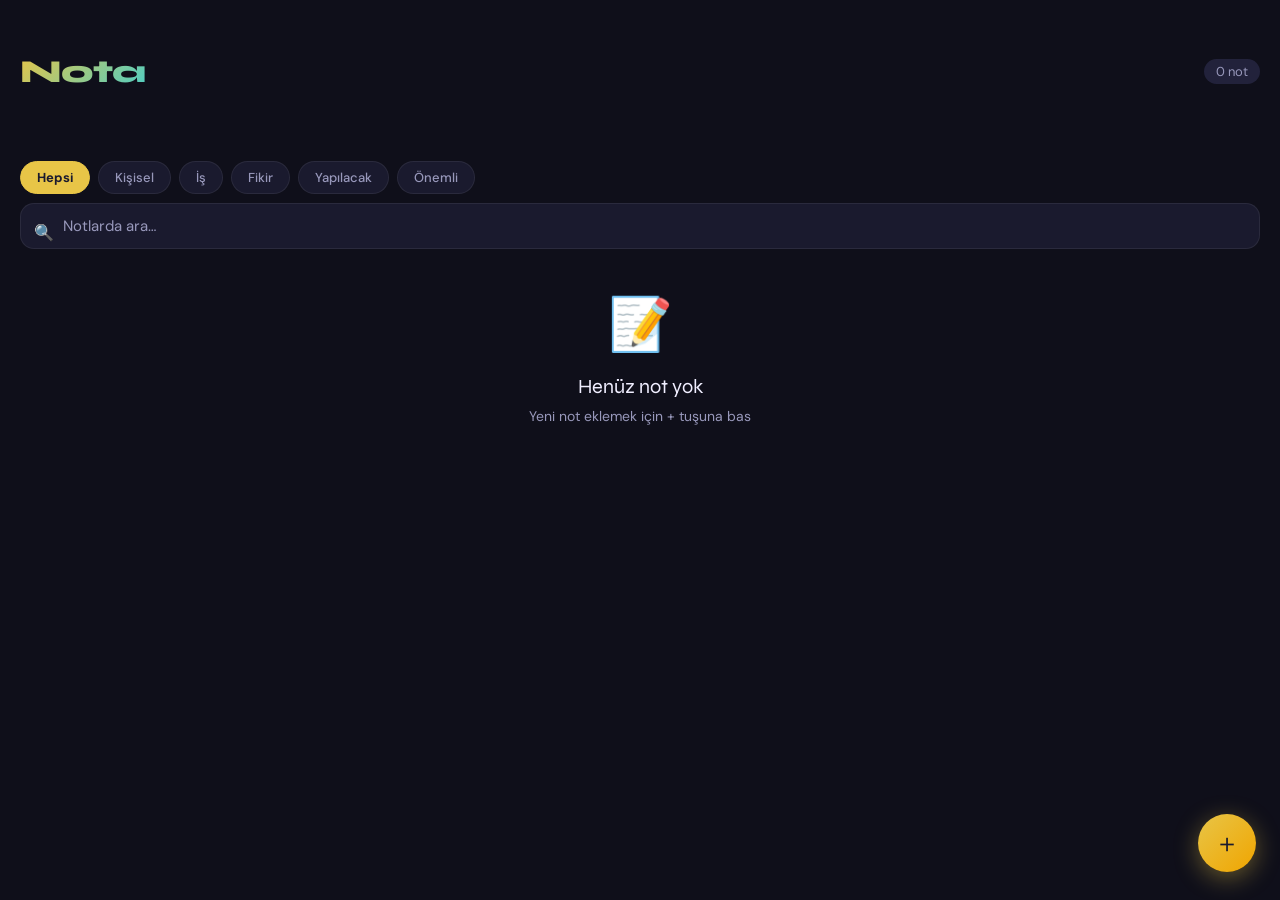
==== index.html @ ef6b5efb "Rename nota.html to index.html" ====
<!DOCTYPE html>
<html lang="tr">
<head>
  <meta charset="UTF-8" />
  <meta name="viewport" content="width=device-width, initial-scale=1.0, viewport-fit=cover" />
  <meta name="theme-color" content="#1a1a2e" />
  <meta name="apple-mobile-web-app-capable" content="yes" />
  <meta name="apple-mobile-web-app-status-bar-style" content="black-translucent" />
  <meta name="apple-mobile-web-app-title" content="Nota" />
  <meta name="description" content="Şık ve hızlı not tutma uygulaması" />
  <link rel="manifest" href="manifest.json" />
  <link rel="apple-touch-icon" href="icons/icon-192.png" />
  <title>Nota</title>
  <link href="https://fonts.googleapis.com/css2?family=Syne:wght@400;600;700;800&family=DM+Sans:ital,wght@0,300;0,400;0,500;1,300&display=swap" rel="stylesheet">
  <style>
    :root {
      --bg: #0f0f1a;
      --surface: #1a1a2e;
      --surface2: #22223b;
      --accent: #e8c547;
      --accent2: #ff6b6b;
      --accent3: #4ecdc4;
      --text: #f0eeff;
      --text2: #9898bb;
      --border: rgba(255,255,255,0.07);
      --shadow: 0 8px 32px rgba(0,0,0,0.4);
      --radius: 18px;
    }

    * { margin: 0; padding: 0; box-sizing: border-box; -webkit-tap-highlight-color: transparent; }

    body {
      font-family: 'DM Sans', sans-serif;
      background: var(--bg);
      color: var(--text);
      min-height: 100dvh;
      overflow-x: hidden;
      padding-bottom: env(safe-area-inset-bottom);
    }

    /* ── HEADER ── */
    .header {
      position: sticky; top: 0; z-index: 100;
      background: linear-gradient(180deg, var(--bg) 70%, transparent);
      padding: 52px 20px 12px;
      display: flex; align-items: center; justify-content: space-between;
    }
    .header-title {
      font-family: 'Syne', sans-serif;
      font-size: 32px; font-weight: 800;
      letter-spacing: -1px;
      background: linear-gradient(135deg, var(--accent), var(--accent3));
      -webkit-background-clip: text; -webkit-text-fill-color: transparent;
    }
    .header-count {
      font-size: 13px; color: var(--text2);
      background: var(--surface2);
      padding: 4px 12px; border-radius: 20px;
    }

    /* ── SEARCH ── */
    .search-wrap {
      padding: 0 20px 12px;
      position: sticky; top: 100px; z-index: 99;
    }
    .search-box {
      width: 100%;
      background: var(--surface);
      border: 1px solid var(--border);
      border-radius: 14px;
      padding: 12px 16px 12px 42px;
      color: var(--text);
      font-family: 'DM Sans', sans-serif;
      font-size: 15px;
      outline: none;
      transition: border-color .2s;
    }
    .search-box::placeholder { color: var(--text2); }
    .search-box:focus { border-color: var(--accent); }
    .search-icon {
      position: absolute; left: 34px; top: 50%; transform: translateY(-50%);
      color: var(--text2); pointer-events: none; font-size: 16px;
    }

    /* ── CATEGORY CHIPS ── */
    .cats-wrap {
      padding: 0 20px 16px;
      display: flex; gap: 8px; overflow-x: auto;
      scrollbar-width: none;
    }
    .cats-wrap::-webkit-scrollbar { display: none; }
    .cat-chip {
      flex-shrink: 0;
      padding: 7px 16px;
      border-radius: 20px;
      font-size: 13px; font-weight: 500;
      background: var(--surface);
      border: 1px solid var(--border);
      color: var(--text2);
      cursor: pointer;
      transition: all .2s;
      white-space: nowrap;
    }
    .cat-chip.active {
      background: var(--accent);
      color: #1a1a2e;
      border-color: var(--accent);
      font-weight: 700;
    }

    /* ── NOTE GRID ── */
    .notes-grid {
      padding: 0 20px 120px;
      columns: 2;
      column-gap: 12px;
    }
    @media (max-width: 360px) { .notes-grid { columns: 1; } }

    .note-card {
      break-inside: avoid;
      margin-bottom: 12px;
      background: var(--surface);
      border: 1px solid var(--border);
      border-radius: var(--radius);
      padding: 16px;
      cursor: pointer;
      transition: transform .15s, box-shadow .15s;
      position: relative;
      animation: cardIn .25s ease both;
    }
    .note-card:active { transform: scale(0.97); }
    @keyframes cardIn {
      from { opacity: 0; transform: translateY(12px); }
      to   { opacity: 1; transform: translateY(0); }
    }
    .note-card.pinned::before {
      content: '📌';
      position: absolute; top: 10px; right: 12px;
      font-size: 12px;
    }
    .note-color-bar {
      height: 3px; border-radius: 3px;
      margin-bottom: 10px;
    }
    .note-title {
      font-family: 'Syne', sans-serif;
      font-size: 15px; font-weight: 700;
      margin-bottom: 6px;
      line-height: 1.3;
      word-break: break-word;
    }
    .note-preview {
      font-size: 13px; color: var(--text2);
      line-height: 1.5;
      display: -webkit-box;
      -webkit-line-clamp: 4;
      -webkit-box-orient: vertical;
      overflow: hidden;
      word-break: break-word;
    }
    .note-meta {
      margin-top: 10px;
      display: flex; align-items: center; justify-content: space-between;
    }
    .note-date { font-size: 11px; color: var(--text2); }
    .note-tag {
      font-size: 10px; font-weight: 600;
      padding: 2px 8px; border-radius: 10px;
      background: rgba(255,255,255,0.07);
      color: var(--text2);
    }

    /* ── EMPTY STATE ── */
    .empty {
      text-align: center;
      padding: 80px 20px;
      color: var(--text2);
    }
    .empty-icon { font-size: 52px; margin-bottom: 16px; }
    .empty-title { font-family: 'Syne', sans-serif; font-size: 20px; color: var(--text); margin-bottom: 8px; }

    /* ── FAB ── */
    .fab {
      position: fixed; bottom: calc(28px + env(safe-area-inset-bottom)); right: 24px;
      width: 58px; height: 58px;
      border-radius: 50%;
      background: linear-gradient(135deg, var(--accent), #f0a500);
      border: none;
      font-size: 26px; color: #1a1a2e;
      box-shadow: 0 6px 24px rgba(232,197,71,0.4);
      cursor: pointer;
      display: flex; align-items: center; justify-content: center;
      transition: transform .15s, box-shadow .15s;
      z-index: 200;
    }
    .fab:active { transform: scale(0.92); box-shadow: 0 3px 12px rgba(232,197,71,0.3); }

    /* ── MODAL OVERLAY ── */
    .overlay {
      position: fixed; inset: 0; z-index: 300;
      background: rgba(0,0,0,0.6);
      backdrop-filter: blur(8px);
      display: flex; align-items: flex-end;
      opacity: 0; pointer-events: none;
      transition: opacity .25s;
    }
    .overlay.open { opacity: 1; pointer-events: all; }

    /* ── EDITOR SHEET ── */
    .editor-sheet {
      width: 100%;
      max-height: 94dvh;
      background: var(--surface);
      border-radius: 24px 24px 0 0;
      display: flex; flex-direction: column;
      transform: translateY(100%);
      transition: transform .3s cubic-bezier(.32,1.2,.56,1);
      overflow: hidden;
    }
    .overlay.open .editor-sheet { transform: translateY(0); }

    .sheet-handle {
      width: 40px; height: 4px;
      background: var(--border);
      border-radius: 4px;
      margin: 12px auto 0;
      flex-shrink: 0;
    }
    .sheet-toolbar {
      display: flex; align-items: center; justify-content: space-between;
      padding: 12px 16px 8px;
      flex-shrink: 0;
    }
    .sheet-actions { display: flex; gap: 8px; }

    .btn-icon {
      width: 38px; height: 38px;
      border-radius: 12px;
      background: var(--surface2);
      border: none; cursor: pointer;
      color: var(--text2);
      font-size: 17px;
      display: flex; align-items: center; justify-content: center;
      transition: all .15s;
    }
    .btn-icon:active { opacity: 0.7; }
    .btn-icon.danger:active { background: var(--accent2); color: white; }
    .btn-icon.pin-active { background: var(--accent); color: #1a1a2e; }

    .btn-save {
      background: var(--accent);
      color: #1a1a2e;
      border: none;
      border-radius: 12px;
      padding: 0 18px;
      height: 38px;
      font-family: 'Syne', sans-serif;
      font-size: 14px; font-weight: 700;
      cursor: pointer;
      transition: opacity .15s;
    }
    .btn-save:active { opacity: 0.8; }

    /* Color picker */
    .color-picker {
      display: flex; gap: 8px; padding: 0 16px 10px;
      flex-shrink: 0; overflow-x: auto; scrollbar-width: none;
    }
    .color-picker::-webkit-scrollbar { display: none; }
    .color-dot {
      width: 26px; height: 26px; border-radius: 50%;
      border: 2px solid transparent;
      cursor: pointer; flex-shrink: 0;
      transition: transform .15s, border-color .15s;
    }
    .color-dot.selected { border-color: white; transform: scale(1.2); }

    /* Category select */
    .tag-select-wrap {
      padding: 0 16px 10px;
      flex-shrink: 0;
      display: flex; gap: 6px; overflow-x: auto; scrollbar-width: none;
    }
    .tag-select-wrap::-webkit-scrollbar { display: none; }
    .tag-btn {
      flex-shrink: 0;
      padding: 5px 13px;
      border-radius: 16px;
      font-size: 12px; font-weight: 500;
      background: var(--surface2);
      border: 1px solid var(--border);
      color: var(--text2);
      cursor: pointer;
      transition: all .15s;
    }
    .tag-btn.active {
      background: var(--accent3);
      color: #0f0f1a;
      border-color: var(--accent3);
      font-weight: 700;
    }

    .editor-title {
      font-family: 'Syne', sans-serif;
      font-size: 20px; font-weight: 700;
      background: transparent; border: none;
      color: var(--text);
      padding: 6px 16px;
      width: 100%; outline: none;
      flex-shrink: 0;
    }
    .editor-title::placeholder { color: var(--text2); }

    .editor-body {
      font-family: 'DM Sans', sans-serif;
      font-size: 15px; line-height: 1.65;
      background: transparent; border: none;
      color: var(--text);
      padding: 6px 16px 24px;
      width: 100%; outline: none;
      resize: none;
      flex: 1;
      min-height: 160px;
    }
    .editor-body::placeholder { color: var(--text2); }

    /* ── TOAST ── */
    .toast {
      position: fixed; bottom: calc(96px + env(safe-area-inset-bottom));
      left: 50%; transform: translateX(-50%) translateY(20px);
      background: var(--surface2);
      border: 1px solid var(--border);
      padding: 10px 20px;
      border-radius: 20px;
      font-size: 14px; color: var(--text);
      z-index: 500;
      opacity: 0;
      transition: opacity .2s, transform .2s;
      white-space: nowrap;
    }
    .toast.show { opacity: 1; transform: translateX(-50%) translateY(0); }

    /* scrollable editor content */
    .editor-scroll {
      overflow-y: auto;
      flex: 1;
      display: flex; flex-direction: column;
    }
  </style>
</head>
<body>

<!-- HEADER -->
<div class="header">
  <div class="header-title">Nota</div>
  <div class="header-count" id="noteCount">0 not</div>
</div>

<!-- SEARCH -->
<div class="search-wrap" style="position:relative;">
  <span class="search-icon">🔍</span>
  <input class="search-box" id="searchInput" type="search" placeholder="Notlarda ara…" oninput="renderNotes()" />
</div>

<!-- CATEGORY CHIPS -->
<div class="cats-wrap" id="catsWrap"></div>

<!-- NOTES GRID -->
<div class="notes-grid" id="notesGrid"></div>

<!-- FAB -->
<button class="fab" onclick="openEditor()">＋</button>

<!-- EDITOR OVERLAY -->
<div class="overlay" id="overlay" onclick="overlayClick(event)">
  <div class="editor-sheet" id="editorSheet">
    <div class="sheet-handle"></div>
    <div class="sheet-toolbar">
      <div class="sheet-actions">
        <button class="btn-icon" id="pinBtn" onclick="togglePin()" title="Sabitle">📌</button>
        <button class="btn-icon danger" id="deleteBtn" onclick="deleteNote()" title="Sil">🗑️</button>
      </div>
      <button class="btn-save" onclick="saveNote()">Kaydet</button>
    </div>
    <!-- Color picker -->
    <div class="color-picker" id="colorPicker"></div>
    <!-- Tag selector -->
    <div class="tag-select-wrap" id="tagSelector"></div>
    <!-- Scrollable content -->
    <div class="editor-scroll">
      <input class="editor-title" id="editorTitle" type="text" placeholder="Başlık…" maxlength="80" />
      <textarea class="editor-body" id="editorBody" placeholder="Notunu buraya yaz…" rows="8"></textarea>
    </div>
  </div>
</div>

<!-- TOAST -->
<div class="toast" id="toast"></div>

<script>
// ── DATA ──────────────────────────────────────────────
const COLORS = ['#e8c547','#ff6b6b','#4ecdc4','#a29bfe','#fd79a8','#55efc4','#fdcb6e','#74b9ff','#b8e994','#dfe6e9'];
const TAGS = ['Hepsi','Kişisel','İş','Fikir','Yapılacak','Önemli'];
const STORAGE_KEY = 'nota_notes_v2';

let notes = [];
let activeTag = 'Hepsi';
let editingId = null;
let editorColor = COLORS[0];
let editorTag = '';
let editorPinned = false;

function load() {
  try { notes = JSON.parse(localStorage.getItem(STORAGE_KEY)) || []; }
  catch { notes = []; }
}
function save() {
  localStorage.setItem(STORAGE_KEY, JSON.stringify(notes));
}

// ── RENDER ────────────────────────────────────────────
function renderCats() {
  const wrap = document.getElementById('catsWrap');
  wrap.innerHTML = TAGS.map(t =>
    `<div class="cat-chip${t===activeTag?' active':''}" onclick="setTag('${t}')">${t}</div>`
  ).join('');
}

function setTag(t) {
  activeTag = t;
  renderCats();
  renderNotes();
}

function renderNotes() {
  const query = document.getElementById('searchInput').value.toLowerCase();
  let filtered = notes;
  if (activeTag !== 'Hepsi') filtered = filtered.filter(n => n.tag === activeTag);
  if (query) filtered = filtered.filter(n =>
    (n.title||'').toLowerCase().includes(query) ||
    (n.body||'').toLowerCase().includes(query)
  );
  // pinned first
  filtered = [...filtered.filter(n=>n.pinned), ...filtered.filter(n=>!n.pinned)];

  const grid = document.getElementById('notesGrid');
  const count = document.getElementById('noteCount');
  count.textContent = notes.length + ' not';

  if (!filtered.length) {
    grid.innerHTML = `<div class="empty" style="column-span:all">
      <div class="empty-icon">${query ? '🔍' : '📝'}</div>
      <div class="empty-title">${query ? 'Sonuç bulunamadı' : 'Henüz not yok'}</div>
      <div style="font-size:14px;margin-top:6px;color:var(--text2)">${query ? 'Farklı bir şey dene' : 'Yeni not eklemek için + tuşuna bas'}</div>
    </div>`;
    return;
  }

  grid.innerHTML = filtered.map(n => `
    <div class="note-card${n.pinned?' pinned':''}" onclick="openEditor('${n.id}')">
      <div class="note-color-bar" style="background:${n.color||COLORS[0]}"></div>
      ${n.title ? `<div class="note-title">${esc(n.title)}</div>` : ''}
      ${n.body  ? `<div class="note-preview">${esc(n.body)}</div>` : ''}
      <div class="note-meta">
        <span class="note-date">${fmtDate(n.updatedAt)}</span>
        ${n.tag ? `<span class="note-tag">${n.tag}</span>` : ''}
      </div>
    </div>
  `).join('');
}

function esc(s) {
  return String(s).replace(/&/g,'&amp;').replace(/</g,'&lt;').replace(/>/g,'&gt;');
}

function fmtDate(ts) {
  if (!ts) return '';
  const d = new Date(ts), now = new Date();
  if (d.toDateString()===now.toDateString()) {
    return d.toLocaleTimeString('tr-TR',{hour:'2-digit',minute:'2-digit'});
  }
  const diff = Math.floor((now-d)/86400000);
  if (diff===1) return 'dün';
  if (diff<7) return diff+' gün önce';
  return d.toLocaleDateString('tr-TR',{day:'numeric',month:'short'});
}

// ── EDITOR ────────────────────────────────────────────
function buildColorPicker() {
  document.getElementById('colorPicker').innerHTML = COLORS.map(c =>
    `<div class="color-dot${c===editorColor?' selected':''}" style="background:${c}" onclick="pickColor('${c}')"></div>`
  ).join('');
}
function pickColor(c) {
  editorColor = c;
  buildColorPicker();
}

function buildTagSelector() {
  document.getElementById('tagSelector').innerHTML = TAGS.slice(1).map(t =>
    `<div class="tag-btn${t===editorTag?' active':''}" onclick="pickTag('${t}')">${t}</div>`
  ).join('');
}
function pickTag(t) {
  editorTag = editorTag===t ? '' : t;
  buildTagSelector();
}

function openEditor(id) {
  editingId = id || null;
  const note = id ? notes.find(n=>n.id===id) : null;
  editorColor = note ? (note.color||COLORS[0]) : COLORS[Math.floor(Math.random()*COLORS.length)];
  editorTag = note ? (note.tag||'') : (activeTag!=='Hepsi' ? activeTag : '');
  editorPinned = note ? !!note.pinned : false;

  document.getElementById('editorTitle').value = note ? (note.title||'') : '';
  document.getElementById('editorBody').value  = note ? (note.body||'')  : '';
  document.getElementById('deleteBtn').style.display = id ? 'flex' : 'none';
  document.getElementById('pinBtn').className = 'btn-icon' + (editorPinned ? ' pin-active' : '');

  buildColorPicker();
  buildTagSelector();

  document.getElementById('overlay').classList.add('open');
  setTimeout(()=>{ document.getElementById(note?.title?'editorBody':'editorTitle').focus(); },350);
}

function closeEditor() {
  document.getElementById('overlay').classList.remove('open');
  editingId = null;
}

function overlayClick(e) {
  if (e.target === document.getElementById('overlay')) closeEditor();
}

function togglePin() {
  editorPinned = !editorPinned;
  document.getElementById('pinBtn').className = 'btn-icon' + (editorPinned ? ' pin-active' : '');
}

function saveNote() {
  const title = document.getElementById('editorTitle').value.trim();
  const body  = document.getElementById('editorBody').value.trim();
  if (!title && !body) { showToast('Not boş olamaz'); return; }

  const now = Date.now();
  if (editingId) {
    const idx = notes.findIndex(n=>n.id===editingId);
    if (idx>=0) {
      notes[idx] = { ...notes[idx], title, body, color: editorColor, tag: editorTag, pinned: editorPinned, updatedAt: now };
    }
  } else {
    notes.unshift({ id: 'n'+now, title, body, color: editorColor, tag: editorTag, pinned: editorPinned, createdAt: now, updatedAt: now });
  }
  save(); renderNotes(); closeEditor();
  showToast(editingId ? '✅ Not güncellendi' : '✅ Not kaydedildi');
}

function deleteNote() {
  if (!editingId) return;
  if (!confirm('Bu notu silmek istediğine emin misin?')) return;
  notes = notes.filter(n=>n.id!==editingId);
  save(); renderNotes(); closeEditor();
  showToast('🗑️ Not silindi');
}

// ── TOAST ─────────────────────────────────────────────
function showToast(msg) {
  const t = document.getElementById('toast');
  t.textContent = msg;
  t.classList.add('show');
  setTimeout(()=>t.classList.remove('show'), 2200);
}

// ── KEYBOARD: save on Ctrl+Enter ─────────────────────
document.addEventListener('keydown', e => {
  if ((e.ctrlKey||e.metaKey) && e.key==='Enter') saveNote();
  if (e.key==='Escape') closeEditor();
});

// ── SWIPE DOWN TO CLOSE ───────────────────────────────
let touchStartY = 0;
document.getElementById('editorSheet').addEventListener('touchstart', e=>{
  touchStartY = e.touches[0].clientY;
}, {passive:true});
document.getElementById('editorSheet').addEventListener('touchend', e=>{
  if (e.changedTouches[0].clientY - touchStartY > 80) closeEditor();
}, {passive:true});

// ── INIT ──────────────────────────────────────────────
load();
renderCats();
renderNotes();

// Service worker
if ('serviceWorker' in navigator) {
  navigator.serviceWorker.register('sw.js').catch(()=>{});
}
</script>
</body>
</html>
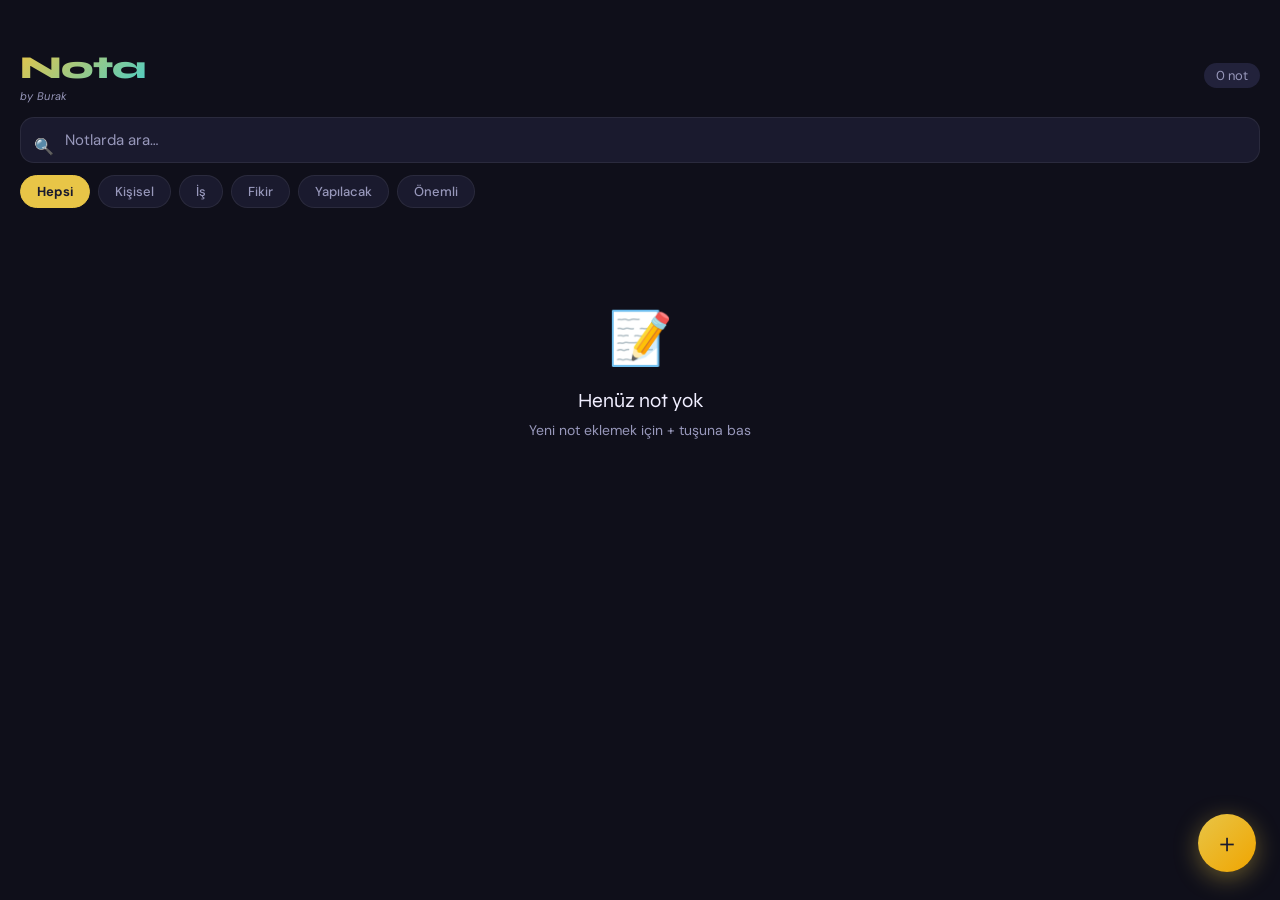
==== commit 4d70abcf: "Rename index.html.html to index.html" ====
--- a/index.html
+++ b/index.html
@@ -40,9 +40,8 @@
 
     /* ── HEADER ── */
     .header {
-      position: sticky; top: 0; z-index: 100;
-      background: linear-gradient(180deg, var(--bg) 70%, transparent);
-      padding: 52px 20px 12px;
+      background: var(--bg);
+      padding: 48px 20px 14px;
       display: flex; align-items: center; justify-content: space-between;
     }
     .header-title {
@@ -57,18 +56,26 @@
       background: var(--surface2);
       padding: 4px 12px; border-radius: 20px;
     }
+    .header-by {
+      font-family: 'DM Sans', sans-serif;
+      font-size: 11px;
+      font-style: italic;
+      color: var(--text2);
+      margin-top: 2px;
+      letter-spacing: 0.3px;
+    }
 
     /* ── SEARCH ── */
     .search-wrap {
       padding: 0 20px 12px;
-      position: sticky; top: 100px; z-index: 99;
+      position: relative;
     }
     .search-box {
       width: 100%;
       background: var(--surface);
       border: 1px solid var(--border);
       border-radius: 14px;
-      padding: 12px 16px 12px 42px;
+      padding: 12px 16px 12px 44px;
       color: var(--text);
       font-family: 'DM Sans', sans-serif;
       font-size: 15px;
@@ -79,7 +86,7 @@
     .search-box:focus { border-color: var(--accent); }
     .search-icon {
       position: absolute; left: 34px; top: 50%; transform: translateY(-50%);
-      color: var(--text2); pointer-events: none; font-size: 16px;
+      pointer-events: none; font-size: 16px;
     }
 
     /* ── CATEGORY CHIPS ── */
@@ -110,61 +117,60 @@
 
     /* ── NOTE GRID ── */
     .notes-grid {
-      padding: 0 20px 120px;
-      columns: 2;
-      column-gap: 12px;
-    }
-    @media (max-width: 360px) { .notes-grid { columns: 1; } }
+      padding: 0 16px 120px;
+      display: flex;
+      flex-direction: column;
+      gap: 10px;
+    }
 
     .note-card {
-      break-inside: avoid;
-      margin-bottom: 12px;
       background: var(--surface);
       border: 1px solid var(--border);
-      border-radius: var(--radius);
-      padding: 16px;
+      border-radius: 14px;
+      padding: 14px 14px 12px 16px;
       cursor: pointer;
-      transition: transform .15s, box-shadow .15s;
+      transition: transform .15s;
       position: relative;
       animation: cardIn .25s ease both;
-    }
-    .note-card:active { transform: scale(0.97); }
+      border-left: 4px solid var(--accent);
+    }
+    .note-card:active { transform: scale(0.98); }
     @keyframes cardIn {
-      from { opacity: 0; transform: translateY(12px); }
+      from { opacity: 0; transform: translateY(10px); }
       to   { opacity: 1; transform: translateY(0); }
     }
-    .note-card.pinned::before {
+    .note-card.pinned::after {
       content: '📌';
-      position: absolute; top: 10px; right: 12px;
-      font-size: 12px;
-    }
-    .note-color-bar {
-      height: 3px; border-radius: 3px;
-      margin-bottom: 10px;
-    }
+      position: absolute; top: 10px; right: 10px;
+      font-size: 13px; line-height: 1;
+    }
+    .note-color-bar { display: none; }
     .note-title {
       font-family: 'Syne', sans-serif;
-      font-size: 15px; font-weight: 700;
-      margin-bottom: 6px;
-      line-height: 1.3;
+      font-size: 16px; font-weight: 700;
+      line-height: 1.4;
+      margin: 0 20px 6px 0;
       word-break: break-word;
+      color: var(--text);
     }
     .note-preview {
       font-size: 13px; color: var(--text2);
-      line-height: 1.5;
+      line-height: 1.6;
       display: -webkit-box;
-      -webkit-line-clamp: 4;
+      -webkit-line-clamp: 3;
       -webkit-box-orient: vertical;
       overflow: hidden;
       word-break: break-word;
+      margin: 0;
     }
     .note-meta {
       margin-top: 10px;
       display: flex; align-items: center; justify-content: space-between;
+      flex-wrap: wrap; gap: 4px;
     }
     .note-date { font-size: 11px; color: var(--text2); }
     .note-tag {
-      font-size: 10px; font-weight: 600;
+      font-size: 11px; font-weight: 600;
       padding: 2px 8px; border-radius: 10px;
       background: rgba(255,255,255,0.07);
       color: var(--text2);
@@ -352,12 +358,15 @@
 
 <!-- HEADER -->
 <div class="header">
-  <div class="header-title">Nota</div>
+  <div>
+    <div class="header-title">Nota</div>
+    <div class="header-by">by Burak</div>
+  </div>
   <div class="header-count" id="noteCount">0 not</div>
 </div>
 
 <!-- SEARCH -->
-<div class="search-wrap" style="position:relative;">
+<div class="search-wrap">
   <span class="search-icon">🔍</span>
   <input class="search-box" id="searchInput" type="search" placeholder="Notlarda ara…" oninput="renderNotes()" />
 </div>
@@ -457,8 +466,7 @@
   }
 
   grid.innerHTML = filtered.map(n => `
-    <div class="note-card${n.pinned?' pinned':''}" onclick="openEditor('${n.id}')">
-      <div class="note-color-bar" style="background:${n.color||COLORS[0]}"></div>
+    <div class="note-card${n.pinned?' pinned':''}" style="border-left-color:${n.color||COLORS[0]}" onclick="openEditor('${n.id}')">
       ${n.title ? `<div class="note-title">${esc(n.title)}</div>` : ''}
       ${n.body  ? `<div class="note-preview">${esc(n.body)}</div>` : ''}
       <div class="note-meta">
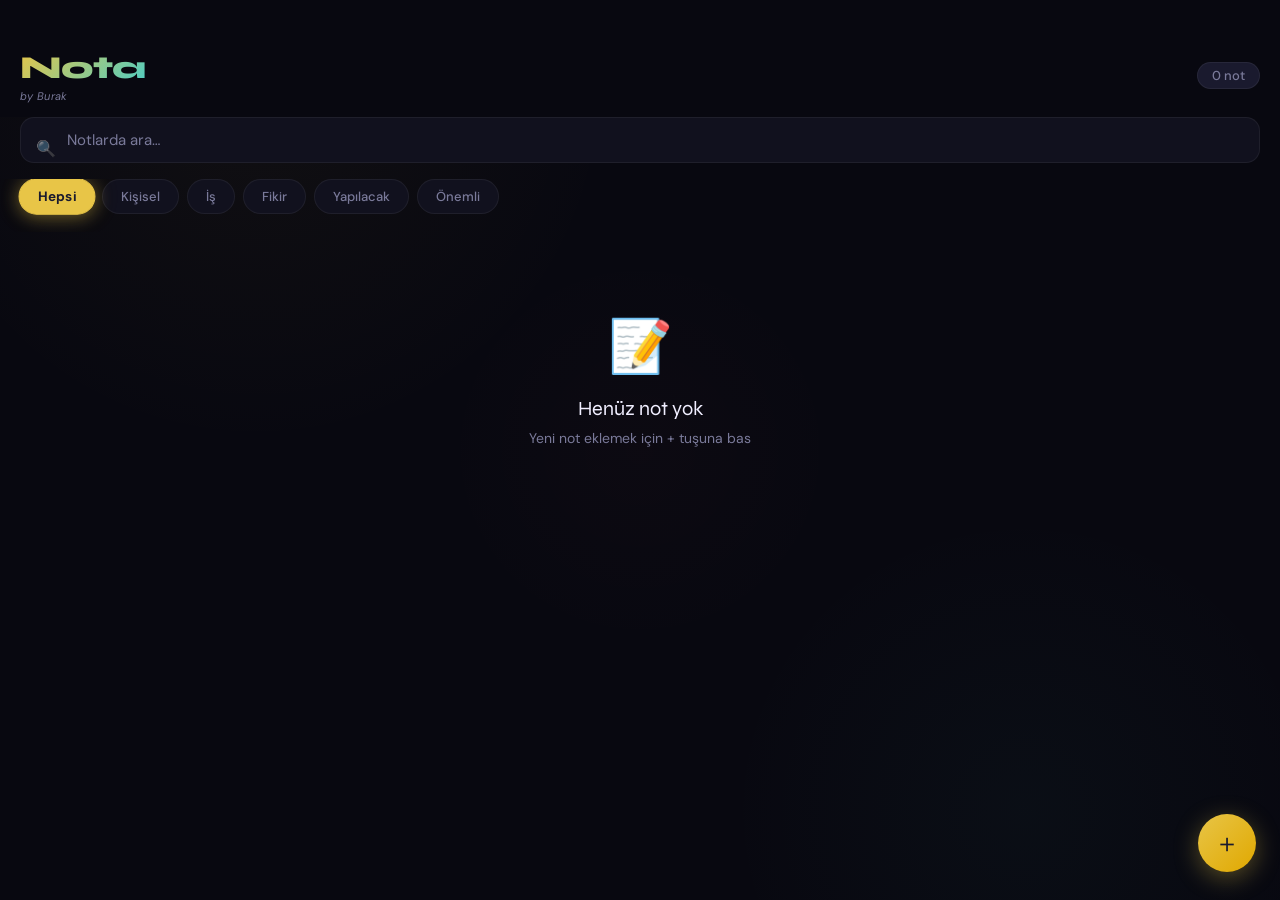
==== commit 0f3b68fb: "Redesign: dark theme, glassmorphism, responsive layout, bug fixes" ====
--- a/index.html
+++ b/index.html
@@ -11,348 +11,7 @@
   <link rel="manifest" href="manifest.json" />
   <link rel="apple-touch-icon" href="icons/icon-192.png" />
   <title>Nota</title>
-  <link href="https://fonts.googleapis.com/css2?family=Syne:wght@400;600;700;800&family=DM+Sans:ital,wght@0,300;0,400;0,500;1,300&display=swap" rel="stylesheet">
-  <style>
-    :root {
-      --bg: #0f0f1a;
-      --surface: #1a1a2e;
-      --surface2: #22223b;
-      --accent: #e8c547;
-      --accent2: #ff6b6b;
-      --accent3: #4ecdc4;
-      --text: #f0eeff;
-      --text2: #9898bb;
-      --border: rgba(255,255,255,0.07);
-      --shadow: 0 8px 32px rgba(0,0,0,0.4);
-      --radius: 18px;
-    }
-
-    * { margin: 0; padding: 0; box-sizing: border-box; -webkit-tap-highlight-color: transparent; }
-
-    body {
-      font-family: 'DM Sans', sans-serif;
-      background: var(--bg);
-      color: var(--text);
-      min-height: 100dvh;
-      overflow-x: hidden;
-      padding-bottom: env(safe-area-inset-bottom);
-    }
-
-    /* ── HEADER ── */
-    .header {
-      background: var(--bg);
-      padding: 48px 20px 14px;
-      display: flex; align-items: center; justify-content: space-between;
-    }
-    .header-title {
-      font-family: 'Syne', sans-serif;
-      font-size: 32px; font-weight: 800;
-      letter-spacing: -1px;
-      background: linear-gradient(135deg, var(--accent), var(--accent3));
-      -webkit-background-clip: text; -webkit-text-fill-color: transparent;
-    }
-    .header-count {
-      font-size: 13px; color: var(--text2);
-      background: var(--surface2);
-      padding: 4px 12px; border-radius: 20px;
-    }
-    .header-by {
-      font-family: 'DM Sans', sans-serif;
-      font-size: 11px;
-      font-style: italic;
-      color: var(--text2);
-      margin-top: 2px;
-      letter-spacing: 0.3px;
-    }
-
-    /* ── SEARCH ── */
-    .search-wrap {
-      padding: 0 20px 12px;
-      position: relative;
-    }
-    .search-box {
-      width: 100%;
-      background: var(--surface);
-      border: 1px solid var(--border);
-      border-radius: 14px;
-      padding: 12px 16px 12px 44px;
-      color: var(--text);
-      font-family: 'DM Sans', sans-serif;
-      font-size: 15px;
-      outline: none;
-      transition: border-color .2s;
-    }
-    .search-box::placeholder { color: var(--text2); }
-    .search-box:focus { border-color: var(--accent); }
-    .search-icon {
-      position: absolute; left: 34px; top: 50%; transform: translateY(-50%);
-      pointer-events: none; font-size: 16px;
-    }
-
-    /* ── CATEGORY CHIPS ── */
-    .cats-wrap {
-      padding: 0 20px 16px;
-      display: flex; gap: 8px; overflow-x: auto;
-      scrollbar-width: none;
-    }
-    .cats-wrap::-webkit-scrollbar { display: none; }
-    .cat-chip {
-      flex-shrink: 0;
-      padding: 7px 16px;
-      border-radius: 20px;
-      font-size: 13px; font-weight: 500;
-      background: var(--surface);
-      border: 1px solid var(--border);
-      color: var(--text2);
-      cursor: pointer;
-      transition: all .2s;
-      white-space: nowrap;
-    }
-    .cat-chip.active {
-      background: var(--accent);
-      color: #1a1a2e;
-      border-color: var(--accent);
-      font-weight: 700;
-    }
-
-    /* ── NOTE GRID ── */
-    .notes-grid {
-      padding: 0 16px 120px;
-      display: flex;
-      flex-direction: column;
-      gap: 10px;
-    }
-
-    .note-card {
-      background: var(--surface);
-      border: 1px solid var(--border);
-      border-radius: 14px;
-      padding: 14px 14px 12px 16px;
-      cursor: pointer;
-      transition: transform .15s;
-      position: relative;
-      animation: cardIn .25s ease both;
-      border-left: 4px solid var(--accent);
-    }
-    .note-card:active { transform: scale(0.98); }
-    @keyframes cardIn {
-      from { opacity: 0; transform: translateY(10px); }
-      to   { opacity: 1; transform: translateY(0); }
-    }
-    .note-card.pinned::after {
-      content: '📌';
-      position: absolute; top: 10px; right: 10px;
-      font-size: 13px; line-height: 1;
-    }
-    .note-color-bar { display: none; }
-    .note-title {
-      font-family: 'Syne', sans-serif;
-      font-size: 16px; font-weight: 700;
-      line-height: 1.4;
-      margin: 0 20px 6px 0;
-      word-break: break-word;
-      color: var(--text);
-    }
-    .note-preview {
-      font-size: 13px; color: var(--text2);
-      line-height: 1.6;
-      display: -webkit-box;
-      -webkit-line-clamp: 3;
-      -webkit-box-orient: vertical;
-      overflow: hidden;
-      word-break: break-word;
-      margin: 0;
-    }
-    .note-meta {
-      margin-top: 10px;
-      display: flex; align-items: center; justify-content: space-between;
-      flex-wrap: wrap; gap: 4px;
-    }
-    .note-date { font-size: 11px; color: var(--text2); }
-    .note-tag {
-      font-size: 11px; font-weight: 600;
-      padding: 2px 8px; border-radius: 10px;
-      background: rgba(255,255,255,0.07);
-      color: var(--text2);
-    }
-
-    /* ── EMPTY STATE ── */
-    .empty {
-      text-align: center;
-      padding: 80px 20px;
-      color: var(--text2);
-    }
-    .empty-icon { font-size: 52px; margin-bottom: 16px; }
-    .empty-title { font-family: 'Syne', sans-serif; font-size: 20px; color: var(--text); margin-bottom: 8px; }
-
-    /* ── FAB ── */
-    .fab {
-      position: fixed; bottom: calc(28px + env(safe-area-inset-bottom)); right: 24px;
-      width: 58px; height: 58px;
-      border-radius: 50%;
-      background: linear-gradient(135deg, var(--accent), #f0a500);
-      border: none;
-      font-size: 26px; color: #1a1a2e;
-      box-shadow: 0 6px 24px rgba(232,197,71,0.4);
-      cursor: pointer;
-      display: flex; align-items: center; justify-content: center;
-      transition: transform .15s, box-shadow .15s;
-      z-index: 200;
-    }
-    .fab:active { transform: scale(0.92); box-shadow: 0 3px 12px rgba(232,197,71,0.3); }
-
-    /* ── MODAL OVERLAY ── */
-    .overlay {
-      position: fixed; inset: 0; z-index: 300;
-      background: rgba(0,0,0,0.6);
-      backdrop-filter: blur(8px);
-      display: flex; align-items: flex-end;
-      opacity: 0; pointer-events: none;
-      transition: opacity .25s;
-    }
-    .overlay.open { opacity: 1; pointer-events: all; }
-
-    /* ── EDITOR SHEET ── */
-    .editor-sheet {
-      width: 100%;
-      max-height: 94dvh;
-      background: var(--surface);
-      border-radius: 24px 24px 0 0;
-      display: flex; flex-direction: column;
-      transform: translateY(100%);
-      transition: transform .3s cubic-bezier(.32,1.2,.56,1);
-      overflow: hidden;
-    }
-    .overlay.open .editor-sheet { transform: translateY(0); }
-
-    .sheet-handle {
-      width: 40px; height: 4px;
-      background: var(--border);
-      border-radius: 4px;
-      margin: 12px auto 0;
-      flex-shrink: 0;
-    }
-    .sheet-toolbar {
-      display: flex; align-items: center; justify-content: space-between;
-      padding: 12px 16px 8px;
-      flex-shrink: 0;
-    }
-    .sheet-actions { display: flex; gap: 8px; }
-
-    .btn-icon {
-      width: 38px; height: 38px;
-      border-radius: 12px;
-      background: var(--surface2);
-      border: none; cursor: pointer;
-      color: var(--text2);
-      font-size: 17px;
-      display: flex; align-items: center; justify-content: center;
-      transition: all .15s;
-    }
-    .btn-icon:active { opacity: 0.7; }
-    .btn-icon.danger:active { background: var(--accent2); color: white; }
-    .btn-icon.pin-active { background: var(--accent); color: #1a1a2e; }
-
-    .btn-save {
-      background: var(--accent);
-      color: #1a1a2e;
-      border: none;
-      border-radius: 12px;
-      padding: 0 18px;
-      height: 38px;
-      font-family: 'Syne', sans-serif;
-      font-size: 14px; font-weight: 700;
-      cursor: pointer;
-      transition: opacity .15s;
-    }
-    .btn-save:active { opacity: 0.8; }
-
-    /* Color picker */
-    .color-picker {
-      display: flex; gap: 8px; padding: 0 16px 10px;
-      flex-shrink: 0; overflow-x: auto; scrollbar-width: none;
-    }
-    .color-picker::-webkit-scrollbar { display: none; }
-    .color-dot {
-      width: 26px; height: 26px; border-radius: 50%;
-      border: 2px solid transparent;
-      cursor: pointer; flex-shrink: 0;
-      transition: transform .15s, border-color .15s;
-    }
-    .color-dot.selected { border-color: white; transform: scale(1.2); }
-
-    /* Category select */
-    .tag-select-wrap {
-      padding: 0 16px 10px;
-      flex-shrink: 0;
-      display: flex; gap: 6px; overflow-x: auto; scrollbar-width: none;
-    }
-    .tag-select-wrap::-webkit-scrollbar { display: none; }
-    .tag-btn {
-      flex-shrink: 0;
-      padding: 5px 13px;
-      border-radius: 16px;
-      font-size: 12px; font-weight: 500;
-      background: var(--surface2);
-      border: 1px solid var(--border);
-      color: var(--text2);
-      cursor: pointer;
-      transition: all .15s;
-    }
-    .tag-btn.active {
-      background: var(--accent3);
-      color: #0f0f1a;
-      border-color: var(--accent3);
-      font-weight: 700;
-    }
-
-    .editor-title {
-      font-family: 'Syne', sans-serif;
-      font-size: 20px; font-weight: 700;
-      background: transparent; border: none;
-      color: var(--text);
-      padding: 6px 16px;
-      width: 100%; outline: none;
-      flex-shrink: 0;
-    }
-    .editor-title::placeholder { color: var(--text2); }
-
-    .editor-body {
-      font-family: 'DM Sans', sans-serif;
-      font-size: 15px; line-height: 1.65;
-      background: transparent; border: none;
-      color: var(--text);
-      padding: 6px 16px 24px;
-      width: 100%; outline: none;
-      resize: none;
-      flex: 1;
-      min-height: 160px;
-    }
-    .editor-body::placeholder { color: var(--text2); }
-
-    /* ── TOAST ── */
-    .toast {
-      position: fixed; bottom: calc(96px + env(safe-area-inset-bottom));
-      left: 50%; transform: translateX(-50%) translateY(20px);
-      background: var(--surface2);
-      border: 1px solid var(--border);
-      padding: 10px 20px;
-      border-radius: 20px;
-      font-size: 14px; color: var(--text);
-      z-index: 500;
-      opacity: 0;
-      transition: opacity .2s, transform .2s;
-      white-space: nowrap;
-    }
-    .toast.show { opacity: 1; transform: translateX(-50%) translateY(0); }
-
-    /* scrollable editor content */
-    .editor-scroll {
-      overflow-y: auto;
-      flex: 1;
-      display: flex; flex-direction: column;
-    }
-  </style>
+  <link rel="stylesheet" href="style.css">
 </head>
 <body>
 
--- a/style.css
+++ b/style.css
@@ -0,0 +1,597 @@
+@import url('https://fonts.googleapis.com/css2?family=Syne:wght@400;600;700;800&family=DM+Sans:ital,wght@0,300;0,400;0,500;1,300&display=swap');
+
+:root {
+  --bg: #080810;
+  --surface: #11111e;
+  --surface2: #1a1a2e;
+  --accent: #e8c547;
+  --accent2: #ff6b6b;
+  --accent3: #4ecdc4;
+  --accent-glow: rgba(232, 197, 71, 0.15);
+  --text: #f0eeff;
+  --text2: #7a7a9a;
+  --border: rgba(255, 255, 255, 0.06);
+  --border-glow: rgba(232, 197, 71, 0.12);
+  --shadow: 0 8px 40px rgba(0, 0, 0, 0.5);
+  --radius: 18px;
+}
+
+* {
+  margin: 0;
+  padding: 0;
+  box-sizing: border-box;
+  -webkit-tap-highlight-color: transparent;
+}
+
+body {
+  font-family: 'DM Sans', sans-serif;
+  background: var(--bg);
+  background-image:
+    radial-gradient(600px circle at 20% 10%, rgba(232, 197, 71, 0.04) 0%, transparent 60%),
+    radial-gradient(500px circle at 80% 90%, rgba(78, 205, 196, 0.03) 0%, transparent 60%),
+    radial-gradient(400px circle at 50% 50%, rgba(255, 107, 107, 0.02) 0%, transparent 50%);
+  color: var(--text);
+  min-height: 100dvh;
+  overflow-x: hidden;
+  padding-bottom: env(safe-area-inset-bottom);
+}
+
+/* ── HEADER ── */
+.header {
+  background: var(--bg);
+  padding: 48px 20px 14px;
+  display: flex;
+  align-items: center;
+  justify-content: space-between;
+}
+
+.header-title {
+  font-family: 'Syne', sans-serif;
+  font-size: 32px;
+  font-weight: 800;
+  letter-spacing: -1px;
+  background: linear-gradient(135deg, var(--accent), var(--accent3));
+  -webkit-background-clip: text;
+  -webkit-text-fill-color: transparent;
+}
+
+.header-count {
+  font-size: 13px;
+  color: var(--text2);
+  background: var(--surface2);
+  padding: 4px 14px;
+  border-radius: 20px;
+  font-weight: 500;
+  border: 1px solid var(--border);
+}
+
+.header-by {
+  font-family: 'DM Sans', sans-serif;
+  font-size: 11px;
+  font-style: italic;
+  color: var(--text2);
+  margin-top: 2px;
+  letter-spacing: 0.3px;
+}
+
+/* ── SEARCH ── */
+.search-wrap {
+  padding: 0 20px 16px;
+  position: relative;
+}
+
+.search-box {
+  width: 100%;
+  background: var(--surface);
+  border: 1px solid var(--border);
+  border-radius: 14px;
+  padding: 12px 16px 12px 46px;
+  color: var(--text);
+  font-family: 'DM Sans', sans-serif;
+  font-size: 15px;
+  outline: none;
+  transition: border-color 0.25s cubic-bezier(0.4, 0, 0.2, 1), box-shadow 0.25s cubic-bezier(0.4, 0, 0.2, 1);
+}
+
+.search-box::placeholder {
+  color: var(--text2);
+}
+
+.search-box:focus {
+  border-color: var(--accent);
+  box-shadow: 0 0 0 3px rgba(232, 197, 71, 0.08);
+}
+
+.search-icon {
+  position: absolute;
+  left: 36px;
+  top: 50%;
+  transform: translateY(-50%);
+  pointer-events: none;
+  font-size: 16px;
+  opacity: 0.5;
+}
+
+/* ── CATEGORY CHIPS ── */
+.cats-wrap {
+  padding: 0 20px 18px;
+  display: flex;
+  gap: 8px;
+  overflow-x: auto;
+  scrollbar-width: none;
+}
+
+.cats-wrap::-webkit-scrollbar {
+  display: none;
+}
+
+.cat-chip {
+  flex-shrink: 0;
+  padding: 8px 18px;
+  border-radius: 100px;
+  font-size: 13px;
+  font-weight: 500;
+  background: var(--surface);
+  border: 1px solid var(--border);
+  color: var(--text2);
+  cursor: pointer;
+  transition: all 0.25s cubic-bezier(0.4, 0, 0.2, 1);
+  white-space: nowrap;
+}
+
+.cat-chip:hover {
+  background: var(--surface2);
+  color: var(--text);
+}
+
+.cat-chip.active {
+  background: var(--accent);
+  color: #1a1a2e;
+  border-color: var(--accent);
+  font-weight: 700;
+  box-shadow: 0 2px 16px rgba(232, 197, 71, 0.4), 0 0 30px rgba(232, 197, 71, 0.1);
+  transform: scale(1.04);
+}
+
+/* ── NOTE GRID ── */
+.notes-grid {
+  padding: 0 16px 130px;
+  display: flex;
+  flex-direction: column;
+  gap: 10px;
+}
+
+.note-card {
+  background: var(--surface);
+  border: 1px solid var(--border-glow);
+  border-radius: 14px;
+  padding: 14px 14px 12px 16px;
+  cursor: pointer;
+  transition: transform 0.25s cubic-bezier(0.34, 1.56, 0.64, 1), box-shadow 0.3s cubic-bezier(0.4, 0, 0.2, 1), border-color 0.3s;
+  position: relative;
+  animation: cardIn 0.35s cubic-bezier(0.34, 1.56, 0.64, 1) both;
+  border-left: 4px solid var(--accent);
+  box-shadow: 0 2px 12px rgba(0, 0, 0, 0.3);
+}
+
+.note-card::before {
+  content: '';
+  position: absolute;
+  inset: -1px;
+  border-radius: 15px;
+  background: linear-gradient(135deg, rgba(232, 197, 71, 0.08), transparent 40%, rgba(78, 205, 196, 0.06));
+  pointer-events: none;
+  z-index: -1;
+  opacity: 0;
+  transition: opacity 0.4s;
+}
+
+.note-card:hover {
+  transform: translateY(-3px) scale(1.01);
+  box-shadow: 0 12px 32px rgba(0, 0, 0, 0.4), 0 0 20px rgba(232, 197, 71, 0.06);
+  border-color: rgba(232, 197, 71, 0.2);
+}
+
+.note-card:hover::before {
+  opacity: 1;
+}
+
+.note-card:active {
+  transform: scale(0.97);
+}
+
+@keyframes cardIn {
+  from {
+    opacity: 0;
+    transform: translateY(12px);
+  }
+  to {
+    opacity: 1;
+    transform: translateY(0);
+  }
+}
+
+.note-card.pinned::after {
+  content: '📌';
+  position: absolute;
+  top: 10px;
+  right: 10px;
+  font-size: 13px;
+  line-height: 1;
+}
+
+.note-color-bar {
+  display: none;
+}
+
+.note-title {
+  font-family: 'Syne', sans-serif;
+  font-size: 17px;
+  font-weight: 700;
+  line-height: 1.4;
+  margin: 0 24px 6px 0;
+  word-break: break-word;
+  color: var(--text);
+  letter-spacing: -0.3px;
+}
+
+.note-preview {
+  font-size: 13px;
+  color: var(--text2);
+  line-height: 1.6;
+  display: -webkit-box;
+  -webkit-line-clamp: 3;
+  -webkit-box-orient: vertical;
+  overflow: hidden;
+  word-break: break-word;
+  margin: 0;
+}
+
+.note-meta {
+  margin-top: 12px;
+  padding-top: 10px;
+  display: flex;
+  align-items: center;
+  justify-content: space-between;
+  flex-wrap: wrap;
+  gap: 4px;
+  border-top: 1px solid rgba(255, 255, 255, 0.04);
+}
+
+.note-date {
+  font-size: 11px;
+  color: var(--text2);
+}
+
+.note-tag {
+  font-size: 11px;
+  font-weight: 700;
+  padding: 4px 12px;
+  border-radius: 100px;
+  background: rgba(232, 197, 71, 0.1);
+  color: var(--accent);
+  border: 1px solid rgba(232, 197, 71, 0.15);
+  text-transform: uppercase;
+  letter-spacing: 0.5px;
+}
+
+/* ── EMPTY STATE ── */
+.empty {
+  text-align: center;
+  padding: 80px 20px;
+  color: var(--text2);
+}
+
+.empty-icon {
+  font-size: 52px;
+  margin-bottom: 16px;
+  display: block;
+}
+
+.empty-title {
+  font-family: 'Syne', sans-serif;
+  font-size: 20px;
+  color: var(--text);
+  margin-bottom: 8px;
+}
+
+/* ── FAB ── */
+.fab {
+  position: fixed;
+  bottom: calc(28px + env(safe-area-inset-bottom));
+  right: 24px;
+  width: 58px;
+  height: 58px;
+  border-radius: 50%;
+  background: linear-gradient(135deg, var(--accent), #e0a800);
+  border: none;
+  font-size: 26px;
+  color: #1a1a2e;
+  box-shadow: 0 6px 24px rgba(232, 197, 71, 0.35);
+  cursor: pointer;
+  display: flex;
+  align-items: center;
+  justify-content: center;
+  transition: transform 0.2s cubic-bezier(0.4, 0, 0.2, 1), box-shadow 0.2s cubic-bezier(0.4, 0, 0.2, 1);
+  z-index: 200;
+  animation: fabPulse 3s ease-in-out infinite;
+}
+
+.fab:hover {
+  transform: scale(1.06);
+  box-shadow: 0 8px 32px rgba(232, 197, 71, 0.45);
+}
+
+.fab:active {
+  transform: scale(0.92);
+  box-shadow: 0 3px 12px rgba(232, 197, 71, 0.25);
+}
+
+@keyframes fabPulse {
+  0%, 100% {
+    box-shadow: 0 6px 24px rgba(232, 197, 71, 0.35);
+  }
+  50% {
+    box-shadow: 0 6px 32px rgba(232, 197, 71, 0.55);
+  }
+}
+
+/* ── MODAL OVERLAY ── */
+.overlay {
+  position: fixed;
+  inset: 0;
+  z-index: 300;
+  background: rgba(0, 0, 0, 0.6);
+  backdrop-filter: blur(8px);
+  -webkit-backdrop-filter: blur(8px);
+  display: flex;
+  align-items: flex-end;
+  opacity: 0;
+  pointer-events: none;
+  transition: opacity 0.3s cubic-bezier(0.4, 0, 0.2, 1);
+}
+
+.overlay.open {
+  opacity: 1;
+  pointer-events: all;
+}
+
+/* ── EDITOR SHEET ── */
+.editor-sheet {
+  width: 100%;
+  max-height: 94dvh;
+  background: var(--surface);
+  border-radius: 24px 24px 0 0;
+  display: flex;
+  flex-direction: column;
+  transform: translateY(100%);
+  transition: transform 0.35s cubic-bezier(0.32, 1.2, 0.56, 1);
+  overflow: hidden;
+  box-shadow: 0 -8px 40px rgba(0, 0, 0, 0.4);
+}
+
+.overlay.open .editor-sheet {
+  transform: translateY(0);
+}
+
+.sheet-handle {
+  width: 40px;
+  height: 4px;
+  background: rgba(255, 255, 255, 0.12);
+  border-radius: 4px;
+  margin: 12px auto 0;
+  flex-shrink: 0;
+}
+
+.sheet-toolbar {
+  display: flex;
+  align-items: center;
+  justify-content: space-between;
+  padding: 12px 16px 8px;
+  flex-shrink: 0;
+}
+
+.sheet-actions {
+  display: flex;
+  gap: 8px;
+}
+
+.btn-icon {
+  width: 38px;
+  height: 38px;
+  border-radius: 12px;
+  background: var(--surface2);
+  border: none;
+  cursor: pointer;
+  color: var(--text2);
+  font-size: 17px;
+  display: flex;
+  align-items: center;
+  justify-content: center;
+  transition: all 0.2s cubic-bezier(0.4, 0, 0.2, 1);
+}
+
+.btn-icon:hover {
+  background: rgba(255, 255, 255, 0.08);
+  color: var(--text);
+}
+
+.btn-icon:active {
+  transform: scale(0.9);
+}
+
+.btn-icon.danger:hover {
+  background: rgba(255, 107, 107, 0.15);
+  color: var(--accent2);
+}
+
+.btn-icon.pin-active {
+  background: var(--accent);
+  color: #1a1a2e;
+}
+
+.btn-save {
+  background: var(--accent);
+  color: #1a1a2e;
+  border: none;
+  border-radius: 12px;
+  padding: 0 20px;
+  height: 38px;
+  font-family: 'Syne', sans-serif;
+  font-size: 14px;
+  font-weight: 700;
+  cursor: pointer;
+  transition: all 0.2s cubic-bezier(0.4, 0, 0.2, 1);
+}
+
+.btn-save:hover {
+  opacity: 0.9;
+  transform: scale(1.02);
+}
+
+.btn-save:active {
+  transform: scale(0.96);
+}
+
+/* ── COLOR PICKER ── */
+.color-picker {
+  display: flex;
+  gap: 10px;
+  padding: 0 16px 12px;
+  flex-shrink: 0;
+  overflow-x: auto;
+  scrollbar-width: none;
+}
+
+.color-picker::-webkit-scrollbar {
+  display: none;
+}
+
+.color-dot {
+  width: 32px;
+  height: 32px;
+  border-radius: 50%;
+  border: 2px solid transparent;
+  cursor: pointer;
+  flex-shrink: 0;
+  transition: all 0.25s cubic-bezier(0.4, 0, 0.2, 1);
+}
+
+.color-dot:hover {
+  transform: scale(1.15);
+}
+
+.color-dot.selected {
+  border-color: #fff;
+  transform: scale(1.2);
+  box-shadow: 0 0 16px rgba(255, 255, 255, 0.15);
+}
+
+/* ── CATEGORY SELECT ── */
+.tag-select-wrap {
+  padding: 0 16px 12px;
+  flex-shrink: 0;
+  display: flex;
+  gap: 6px;
+  overflow-x: auto;
+  scrollbar-width: none;
+}
+
+.tag-select-wrap::-webkit-scrollbar {
+  display: none;
+}
+
+.tag-btn {
+  flex-shrink: 0;
+  padding: 6px 14px;
+  border-radius: 100px;
+  font-size: 12px;
+  font-weight: 500;
+  background: var(--surface2);
+  border: 1px solid var(--border);
+  color: var(--text2);
+  cursor: pointer;
+  transition: all 0.2s cubic-bezier(0.4, 0, 0.2, 1);
+}
+
+.tag-btn:hover {
+  background: rgba(255, 255, 255, 0.06);
+  color: var(--text);
+}
+
+.tag-btn.active {
+  background: var(--accent3);
+  color: #0f0f1a;
+  border-color: var(--accent3);
+  font-weight: 700;
+  box-shadow: 0 2px 12px rgba(78, 205, 196, 0.3);
+}
+
+/* ── EDITOR FIELDS ── */
+.editor-title {
+  font-family: 'Syne', sans-serif;
+  font-size: 20px;
+  font-weight: 700;
+  background: transparent;
+  border: none;
+  color: var(--text);
+  padding: 6px 16px;
+  width: 100%;
+  outline: none;
+  flex-shrink: 0;
+}
+
+.editor-title::placeholder {
+  color: var(--text2);
+}
+
+.editor-body {
+  font-family: 'DM Sans', sans-serif;
+  font-size: 15px;
+  line-height: 1.7;
+  background: transparent;
+  border: none;
+  color: var(--text);
+  padding: 6px 16px 24px;
+  width: 100%;
+  outline: none;
+  resize: none;
+  flex: 1;
+  min-height: 160px;
+}
+
+.editor-body::placeholder {
+  color: var(--text2);
+}
+
+.editor-scroll {
+  overflow-y: auto;
+  flex: 1;
+  display: flex;
+  flex-direction: column;
+}
+
+/* ── TOAST ── */
+.toast {
+  position: fixed;
+  bottom: calc(96px + env(safe-area-inset-bottom));
+  left: 50%;
+  transform: translateX(-50%) translateY(20px);
+  background: var(--surface2);
+  border: 1px solid var(--border);
+  padding: 10px 24px;
+  border-radius: 20px;
+  font-size: 14px;
+  color: var(--text);
+  z-index: 500;
+  opacity: 0;
+  transition: opacity 0.25s cubic-bezier(0.4, 0, 0.2, 1), transform 0.25s cubic-bezier(0.4, 0, 0.2, 1);
+  white-space: nowrap;
+  pointer-events: none;
+  box-shadow: 0 4px 16px rgba(0, 0, 0, 0.3);
+}
+
+.toast.show {
+  opacity: 1;
+  transform: translateX(-50%) translateY(0);
+}
